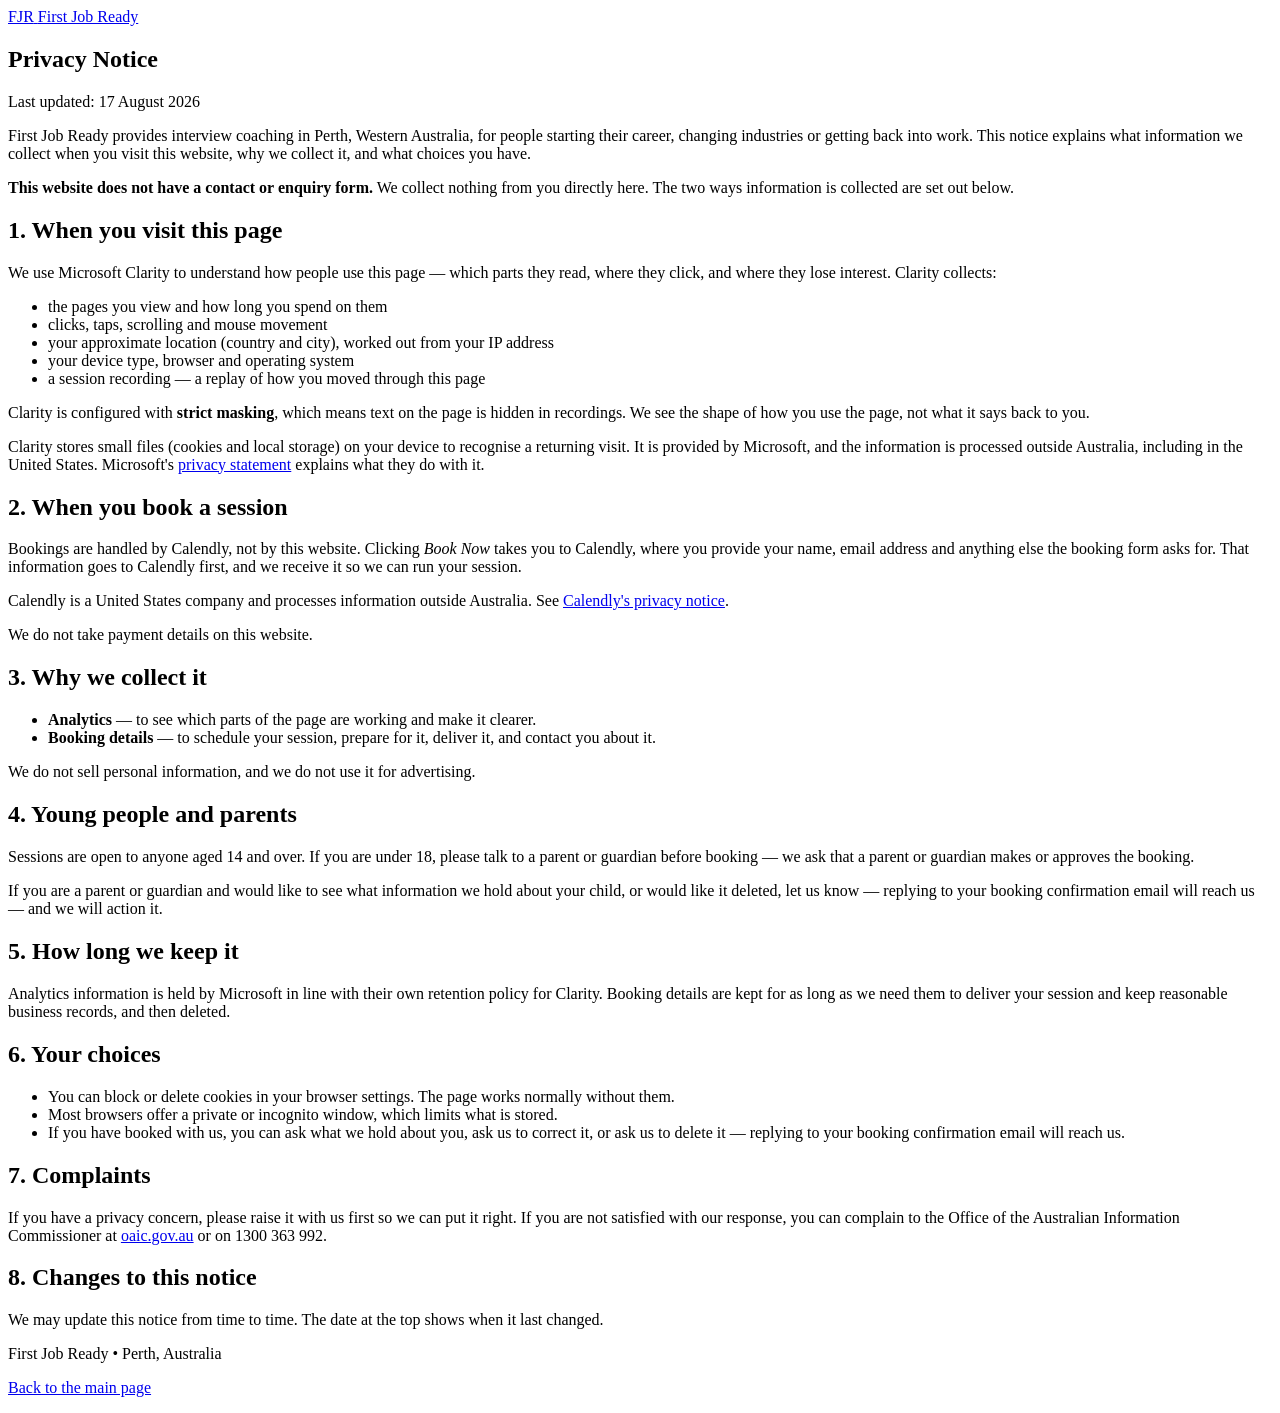
==== privacy.html @ b5d7b7cd "Cut the render-blocking font requests and move every image to WebP A PageSpeed run measured FCP 2.7s" ====
<!doctype html>
<html lang="en">
  <head>
    <meta charset="UTF-8" />
    <meta name="viewport" content="width=device-width, initial-scale=1.0" />

    <title>Privacy Notice — First Job Ready</title>
    <meta
      name="description"
      content="How First Job Ready collects and uses information from visitors to this website." />

    <link rel="icon" href="images/favicon.svg" type="image/svg+xml" />

    <link rel="preconnect" href="https://fonts.googleapis.com" />
    <link rel="preconnect" href="https://fonts.gstatic.com" crossorigin />
    <link
      href="https://fonts.googleapis.com/css2?family=Lora:wght@600..700&family=Inter:wght@400..700&display=swap"
      rel="stylesheet" />

    <link rel="stylesheet" href="css/style.css" />
  </head>
  <body>
    <header class="banner">
      <a class="logo logo--link" href="index.html">
        <span class="logo__lockup">
          <span class="logo__rule" aria-hidden="true"></span>
          <span class="logo__mark">FJR</span>
          <span class="logo__rule" aria-hidden="true"></span>
        </span>
        <span class="logo__word">First Job Ready</span>
      </a>
    </header>

    <section class="section">
      <div class="container">
        <h1 class="section__title section__title--tight">Privacy Notice</h1>

        <div class="prose">
          <p class="prose__meta">Last updated: 17 August 2026</p>

          <p>
            First Job Ready provides interview coaching in Perth, Western
            Australia, for people starting their career, changing industries or
            getting back into work. This notice explains what information we
            collect when you visit this website, why we collect it, and what
            choices you have.
          </p>

          <p>
            <strong>This website does not have a contact or enquiry form.</strong>
            We collect nothing from you directly here. The two ways information
            is collected are set out below.
          </p>

          <h2>1. When you visit this page</h2>

          <p>
            We use Microsoft Clarity to understand how people use this page —
            which parts they read, where they click, and where they lose
            interest. Clarity collects:
          </p>

          <ul>
            <li>the pages you view and how long you spend on them</li>
            <li>clicks, taps, scrolling and mouse movement</li>
            <li>
              your approximate location (country and city), worked out from your
              IP address
            </li>
            <li>your device type, browser and operating system</li>
            <li>
              a session recording — a replay of how you moved through this page
            </li>
          </ul>

          <p>
            Clarity is configured with <strong>strict masking</strong>, which
            means text on the page is hidden in recordings. We see the shape of
            how you use the page, not what it says back to you.
          </p>

          <p>
            Clarity stores small files (cookies and local storage) on your
            device to recognise a returning visit. It is provided by Microsoft,
            and the information is processed outside Australia, including in the
            United States. Microsoft's
            <a
              href="https://privacy.microsoft.com/privacystatement"
              target="_blank"
              rel="noopener noreferrer"
              >privacy statement</a
            >
            explains what they do with it.
          </p>

          <h2>2. When you book a session</h2>

          <p>
            Bookings are handled by Calendly, not by this website. Clicking
            <em>Book Now</em> takes you to Calendly, where you provide your name,
            email address and anything else the booking form asks for. That
            information goes to Calendly first, and we receive it so we can run
            your session.
          </p>

          <p>
            Calendly is a United States company and processes information
            outside Australia. See
            <a
              href="https://calendly.com/legal/privacy-notice"
              target="_blank"
              rel="noopener noreferrer"
              >Calendly's privacy notice</a
            >.
          </p>

          <p>We do not take payment details on this website.</p>

          <h2>3. Why we collect it</h2>

          <ul>
            <li>
              <strong>Analytics</strong> — to see which parts of the page are
              working and make it clearer.
            </li>
            <li>
              <strong>Booking details</strong> — to schedule your session,
              prepare for it, deliver it, and contact you about it.
            </li>
          </ul>

          <p>
            We do not sell personal information, and we do not use it for
            advertising.
          </p>

          <h2>4. Young people and parents</h2>

          <p>
            Sessions are open to anyone aged 14 and over. If you are under 18,
            please talk to a parent or guardian before booking — we ask that a
            parent or guardian makes or approves the booking.
          </p>

          <p>
            If you are a parent or guardian and would like to see what
            information we hold about your child, or would like it deleted, let
            us know — replying to your booking confirmation email will reach us
            — and we will action it.
          </p>

          <h2>5. How long we keep it</h2>

          <p>
            Analytics information is held by Microsoft in line with their own
            retention policy for Clarity. Booking details are kept for as long
            as we need them to deliver your session and keep reasonable business
            records, and then deleted.
          </p>

          <h2>6. Your choices</h2>

          <ul>
            <li>
              You can block or delete cookies in your browser settings. The page
              works normally without them.
            </li>
            <li>
              Most browsers offer a private or incognito window, which limits
              what is stored.
            </li>
            <li>
              If you have booked with us, you can ask what we hold about you,
              ask us to correct it, or ask us to delete it — replying to your
              booking confirmation email will reach us.
            </li>
          </ul>

          <h2>7. Complaints</h2>

          <p>
            If you have a privacy concern, please raise it with us first so we
            can put it right. If you are not satisfied with our response, you can
            complain to the Office of the Australian Information Commissioner
            at
            <a
              href="https://www.oaic.gov.au"
              target="_blank"
              rel="noopener noreferrer"
              >oaic.gov.au</a
            >
            or on 1300 363 992.
          </p>

          <h2>8. Changes to this notice</h2>

          <p>
            We may update this notice from time to time. The date at the top
            shows when it last changed.
          </p>
        </div>
      </div>
    </section>

    <div class="rule" role="presentation"></div>

    <footer class="footer">
      <div class="container">
        <p>First Job Ready • Perth, Australia</p>
        <p class="footer__links"><a href="index.html">Back to the main page</a></p>
      </div>
    </footer>
  </body>
</html>
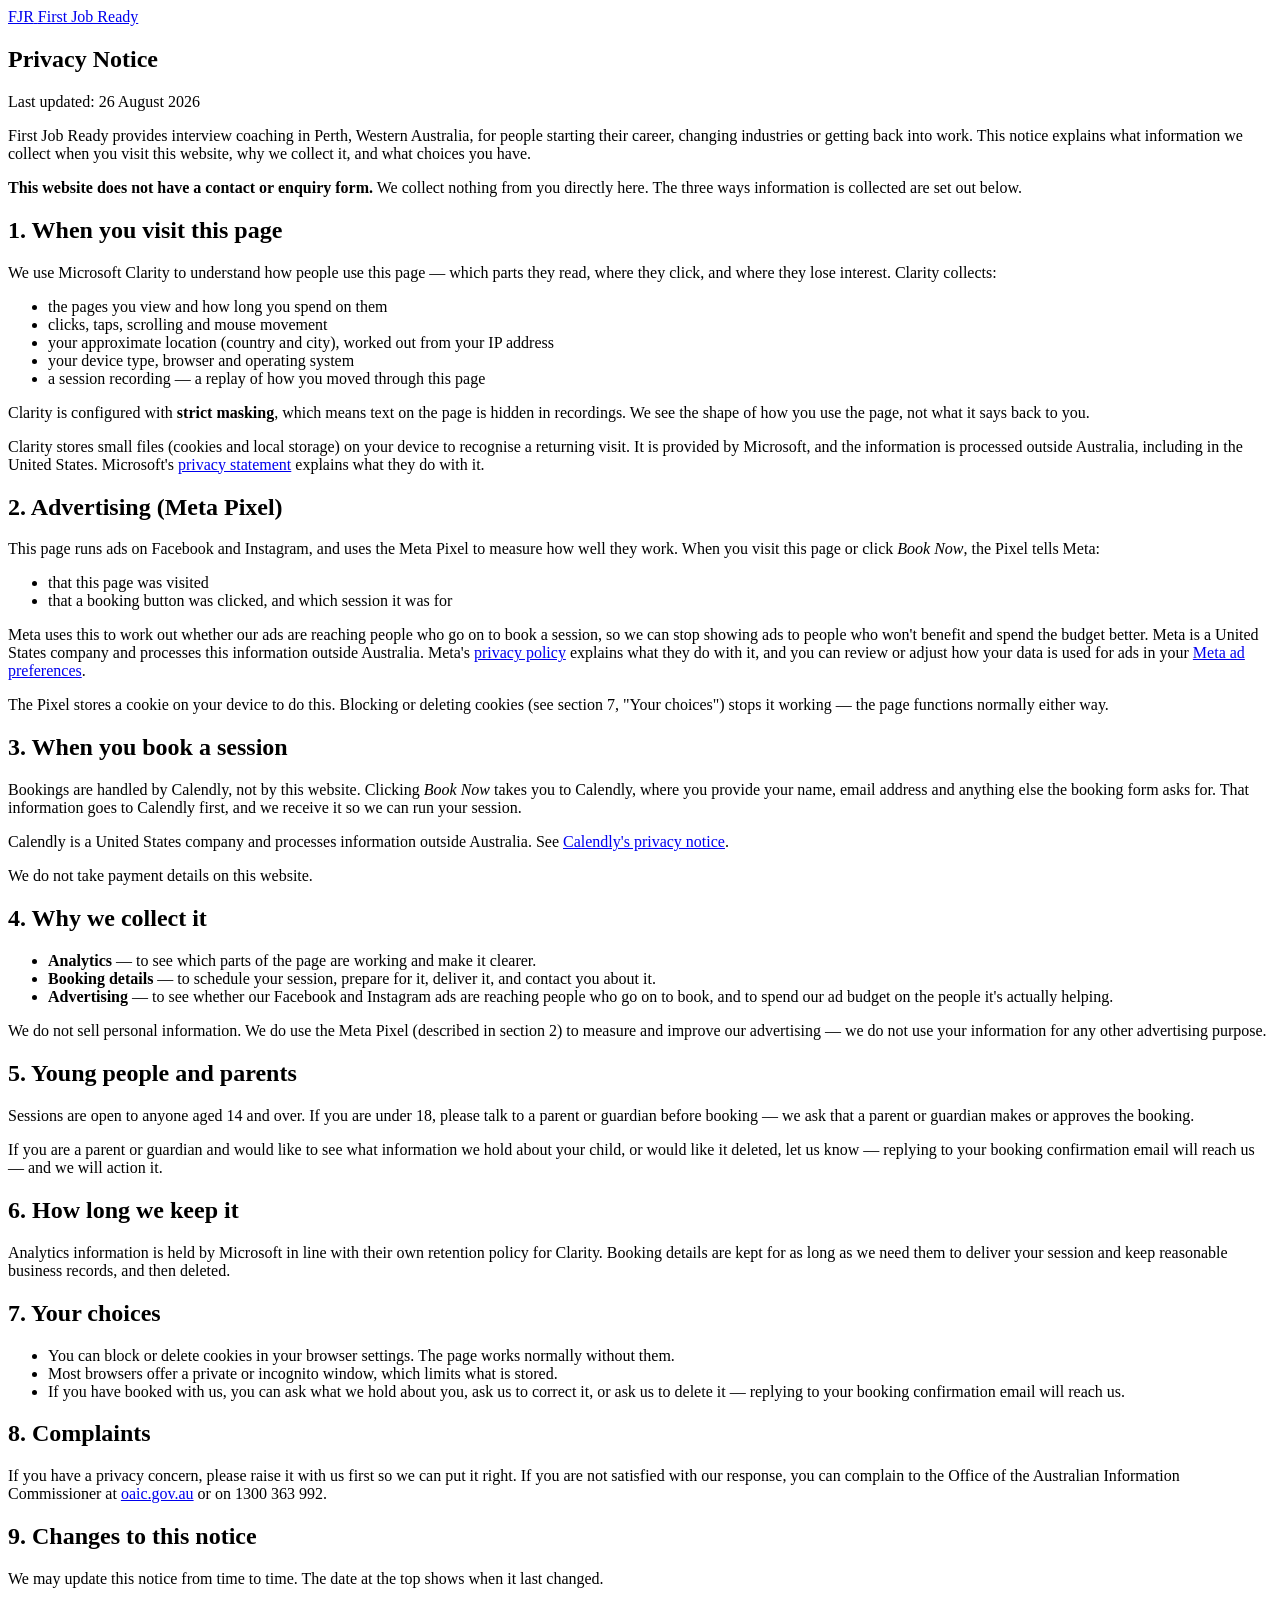
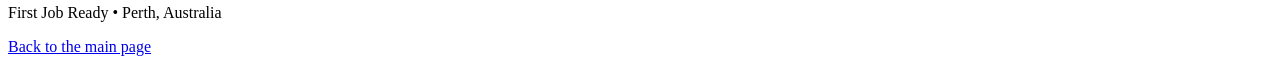
==== commit ef34be2a: "Disclose the Meta Pixel in the privacy notice Adds section 2, "Advertising (Meta Pixel)": what the P" ====
--- a/privacy.html
+++ b/privacy.html
@@ -36,7 +36,7 @@
         <h1 class="section__title section__title--tight">Privacy Notice</h1>
 
         <div class="prose">
-          <p class="prose__meta">Last updated: 17 August 2026</p>
+          <p class="prose__meta">Last updated: 26 August 2026</p>
 
           <p>
             First Job Ready provides interview coaching in Perth, Western
@@ -48,8 +48,8 @@
 
           <p>
             <strong>This website does not have a contact or enquiry form.</strong>
-            We collect nothing from you directly here. The two ways information
-            is collected are set out below.
+            We collect nothing from you directly here. The three ways
+            information is collected are set out below.
           </p>
 
           <h2>1. When you visit this page</h2>
@@ -93,7 +93,49 @@
             explains what they do with it.
           </p>
 
-          <h2>2. When you book a session</h2>
+          <h2>2. Advertising (Meta Pixel)</h2>
+
+          <p>
+            This page runs ads on Facebook and Instagram, and uses the Meta
+            Pixel to measure how well they work. When you visit this page or
+            click <em>Book Now</em>, the Pixel tells Meta:
+          </p>
+
+          <ul>
+            <li>that this page was visited</li>
+            <li>
+              that a booking button was clicked, and which session it was for
+            </li>
+          </ul>
+
+          <p>
+            Meta uses this to work out whether our ads are reaching people who
+            go on to book a session, so we can stop showing ads to people who
+            won't benefit and spend the budget better. Meta is a United States
+            company and processes this information outside Australia. Meta's
+            <a
+              href="https://www.facebook.com/privacy/policy/"
+              target="_blank"
+              rel="noopener noreferrer"
+              >privacy policy</a
+            >
+            explains what they do with it, and you can review or adjust how your
+            data is used for ads in your
+            <a
+              href="https://www.facebook.com/adpreferences"
+              target="_blank"
+              rel="noopener noreferrer"
+              >Meta ad preferences</a
+            >.
+          </p>
+
+          <p>
+            The Pixel stores a cookie on your device to do this. Blocking or
+            deleting cookies (see section 7, "Your choices") stops it working —
+            the page functions normally either way.
+          </p>
+
+          <h2>3. When you book a session</h2>
 
           <p>
             Bookings are handled by Calendly, not by this website. Clicking
@@ -116,7 +158,7 @@
 
           <p>We do not take payment details on this website.</p>
 
-          <h2>3. Why we collect it</h2>
+          <h2>4. Why we collect it</h2>
 
           <ul>
             <li>
@@ -127,14 +169,20 @@
               <strong>Booking details</strong> — to schedule your session,
               prepare for it, deliver it, and contact you about it.
             </li>
-          </ul>
-
-          <p>
-            We do not sell personal information, and we do not use it for
-            advertising.
-          </p>
-
-          <h2>4. Young people and parents</h2>
+            <li>
+              <strong>Advertising</strong> — to see whether our Facebook and
+              Instagram ads are reaching people who go on to book, and to spend
+              our ad budget on the people it's actually helping.
+            </li>
+          </ul>
+
+          <p>
+            We do not sell personal information. We do use the Meta Pixel
+            (described in section 2) to measure and improve our advertising — we
+            do not use your information for any other advertising purpose.
+          </p>
+
+          <h2>5. Young people and parents</h2>
 
           <p>
             Sessions are open to anyone aged 14 and over. If you are under 18,
@@ -149,7 +197,7 @@
             — and we will action it.
           </p>
 
-          <h2>5. How long we keep it</h2>
+          <h2>6. How long we keep it</h2>
 
           <p>
             Analytics information is held by Microsoft in line with their own
@@ -158,7 +206,7 @@
             records, and then deleted.
           </p>
 
-          <h2>6. Your choices</h2>
+          <h2>7. Your choices</h2>
 
           <ul>
             <li>
@@ -176,7 +224,7 @@
             </li>
           </ul>
 
-          <h2>7. Complaints</h2>
+          <h2>8. Complaints</h2>
 
           <p>
             If you have a privacy concern, please raise it with us first so we
@@ -192,7 +240,7 @@
             or on 1300 363 992.
           </p>
 
-          <h2>8. Changes to this notice</h2>
+          <h2>9. Changes to this notice</h2>
 
           <p>
             We may update this notice from time to time. The date at the top
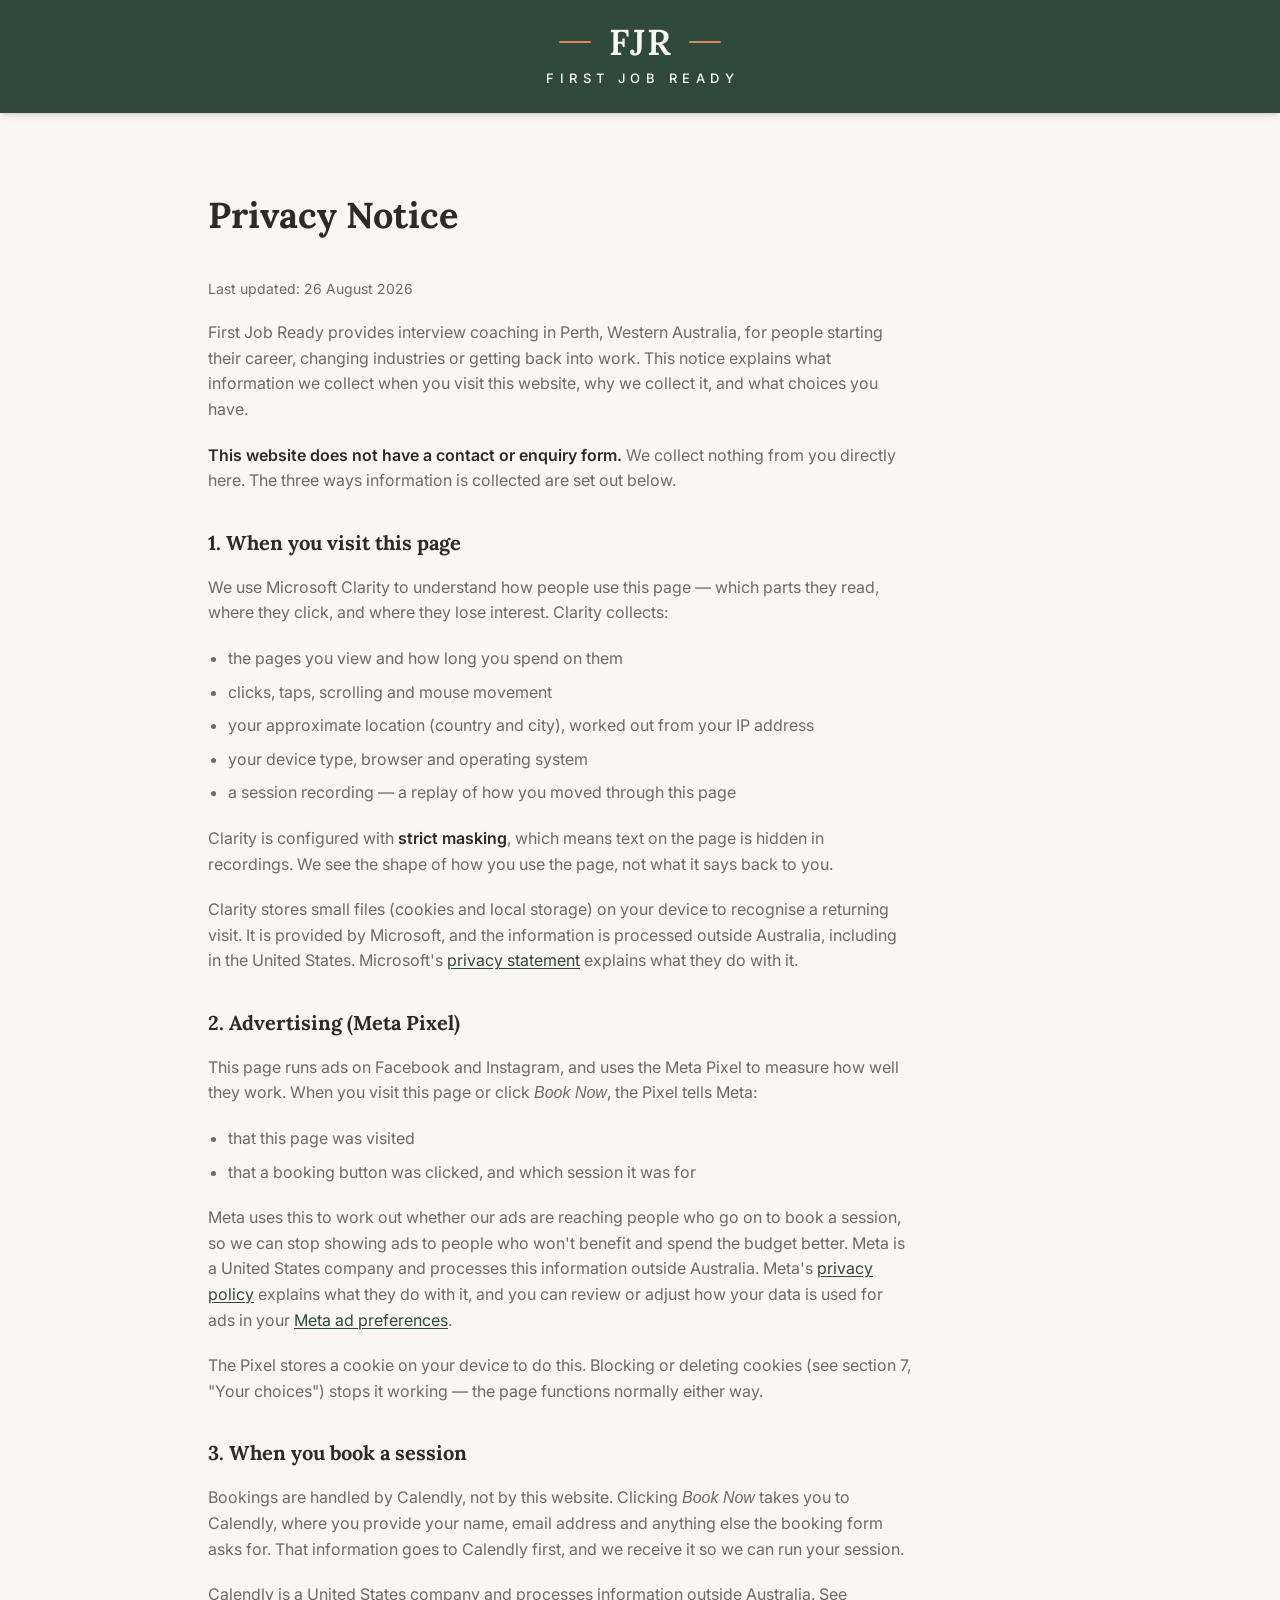
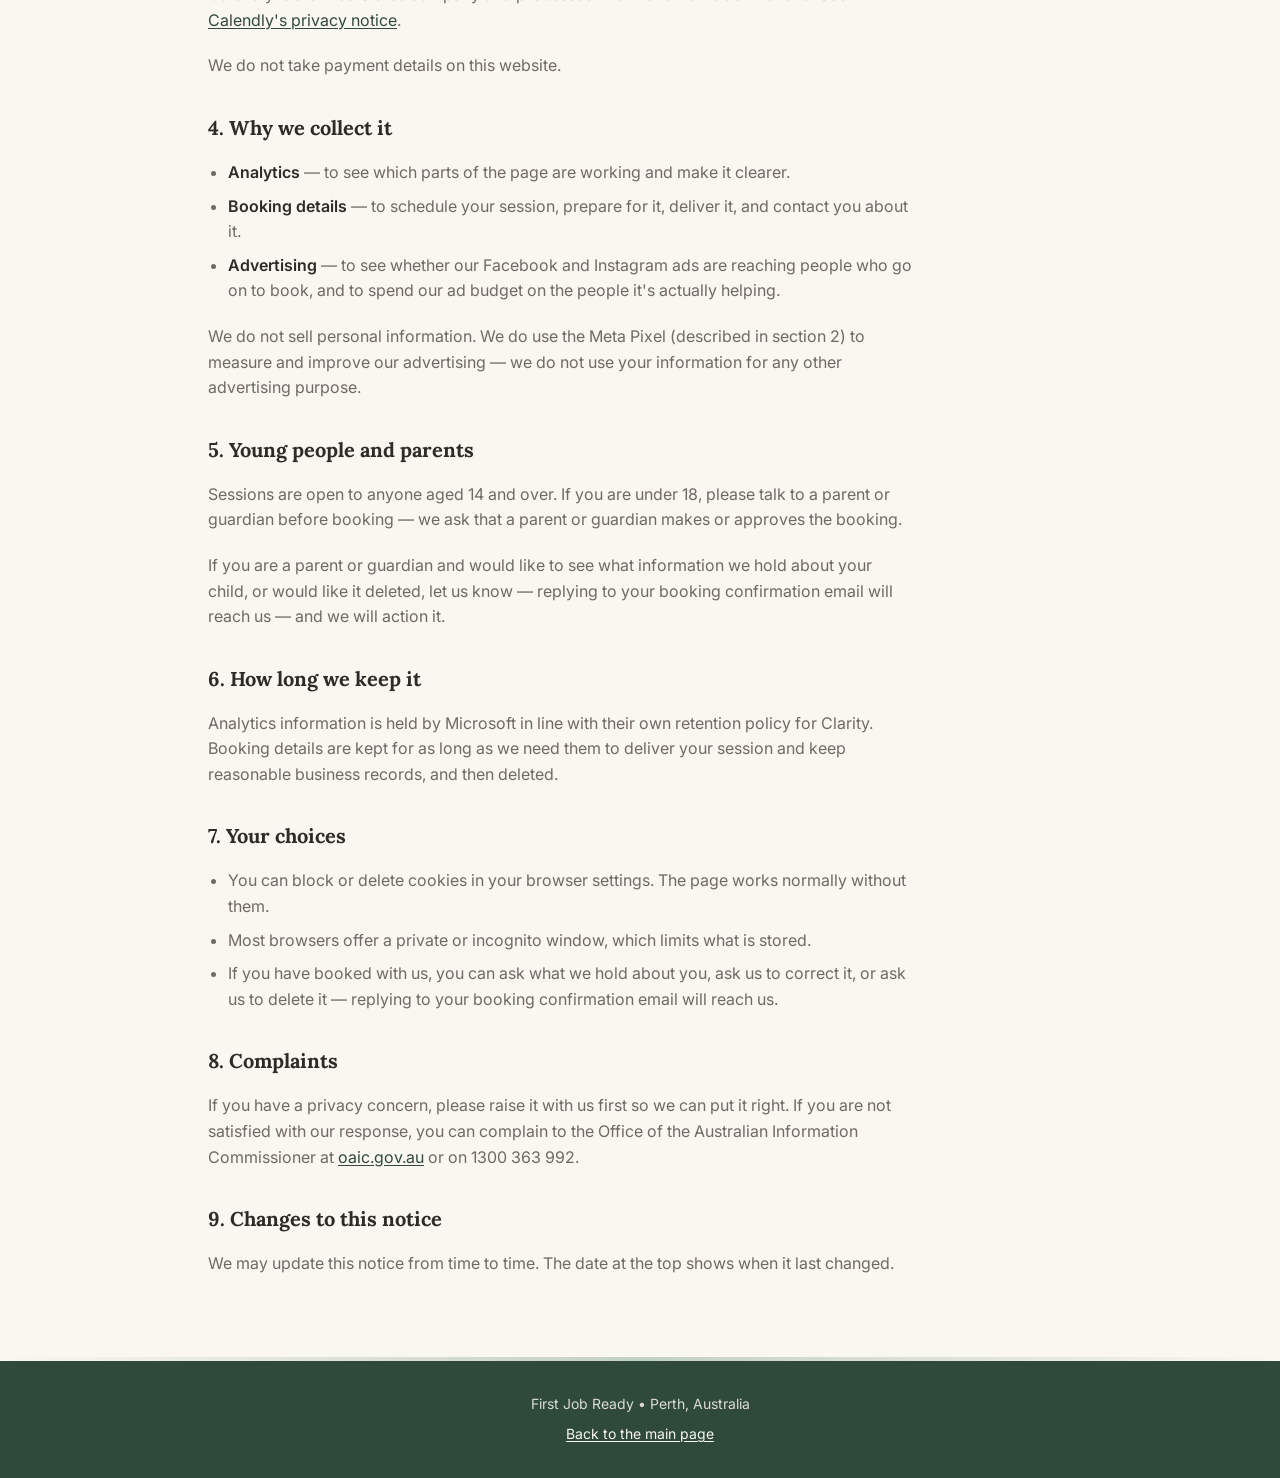
==== commit 4728dac8: "Version the stylesheet URL so CSS changes cannot go stale GitHub Pages serves assets with a ten-minu" ====
--- a/privacy.html
+++ b/privacy.html
@@ -17,7 +17,7 @@
       href="https://fonts.googleapis.com/css2?family=Lora:wght@600..700&family=Inter:wght@400..700&display=swap"
       rel="stylesheet" />
 
-    <link rel="stylesheet" href="css/style.css" />
+    <link rel="stylesheet" href="css/style.css?v=20260909" />
   </head>
   <body>
     <header class="banner">
--- a/css/style.css
+++ b/css/style.css
@@ -0,0 +1,843 @@
+/* ==========================================================================
+   First Job Ready — landing page
+   --------------------------------------------------------------------------
+   Palette and type follow the First Job Ready brand guide.
+
+   Pairing rule from the guide: serif (Lora) for headlines and section titles
+   only; sans-serif (Inter) for all body copy, buttons and UI text.
+   ========================================================================== */
+
+:root {
+  /* Type */
+  --font-display: "Lora", Georgia, "Times New Roman", serif;
+  --font-body: "Inter", -apple-system, BlinkMacSystemFont, "Segoe UI", Roboto,
+    Helvetica, Arial, sans-serif;
+
+  /* Brand palette — space-separated RGB so alpha variants can be mixed in */
+  --primary: 91 140 110; /* Sage Green      #5B8C6E */
+  --forest: 47 74 59; /* Deep Forest     #2F4A3B */
+  --accent: 217 139 95; /* Warm Terracotta #D98B5F */
+  --accent-gold: 229 193 133; /* Champagne       #E5C185 — highlight stop that
+                                 lifts the terracotta toward gold on the
+                                 "Most Popular" badge. Not a standalone
+                                 brand colour; only used in that gradient. */
+  --background: 250 246 240; /* Warm Cream      #FAF6F0 */
+  --foreground: 43 43 40; /* Charcoal Text   #2B2B28 */
+
+  /* Deep Forest taken down far enough to carry cream type over a photograph.
+     Used for the hero scrim and as the hero's fallback background. */
+  --hero-scrim: 22 34 27; /* #16221B */
+
+  /* Derived */
+  --surface: 255 253 250; /* card face — a shade above the cream page */
+  --muted-foreground: 110 107 98; /* warm grey, 4.9:1 on cream */
+  --on-primary: 255 255 255;
+  --on-forest: 250 246 240;
+
+  /* Button faces only ---------------------------------------------------
+     One step darker than the brand sage: #538065, an 18% shift toward Deep
+     Forest. White label text on brand sage measures 3.87:1, under the WCAG
+     AA minimum of 4.5:1 for text at this size; this clears it at 4.52:1.
+     Sage itself is untouched everywhere else on the page.
+     To go back to the brand sage exactly, set this to var(--primary).
+     -------------------------------------------------------------------- */
+  --button-face: 83 128 101; /* #538065 */
+
+  /* Layout */
+  --container: 56rem; /* max-w-4xl */
+  --gutter: 1rem; /* px-4 */
+}
+
+/* ==========================================================================
+   Reset
+   ========================================================================== */
+
+*,
+*::before,
+*::after {
+  box-sizing: border-box;
+}
+
+body,
+h1,
+h2,
+h3,
+p,
+ol {
+  margin: 0;
+}
+
+ol {
+  padding: 0;
+  list-style: none;
+}
+
+img {
+  display: block;
+  max-width: 100%;
+}
+
+/* ==========================================================================
+   Base
+   ========================================================================== */
+
+body {
+  font-family: var(--font-body);
+  color: rgb(var(--foreground));
+  background: rgb(var(--background));
+  line-height: 1.6;
+  -webkit-font-smoothing: antialiased;
+  -moz-osx-font-smoothing: grayscale;
+}
+
+/* The hero CTA is an in-page jump to the pricing cards, and gliding there keeps
+   the visitor oriented. Opt-in rather than opt-out, so anyone who has asked for
+   less motion simply never gets it. */
+@media (prefers-reduced-motion: no-preference) {
+  html {
+    scroll-behavior: smooth;
+  }
+}
+
+/* Serif is reserved for headlines and section titles. */
+h1,
+h2,
+h3 {
+  font-family: var(--font-display);
+  font-weight: 700;
+  line-height: 1.25;
+}
+
+.container {
+  max-width: var(--container);
+  margin-inline: auto;
+  padding-inline: var(--gutter);
+}
+
+/* Hairline divider between sections */
+.rule {
+  height: 0.25rem;
+  background: linear-gradient(
+    to right,
+    transparent,
+    rgb(var(--primary) / 0.35),
+    transparent
+  );
+}
+
+/* ==========================================================================
+   Banner
+   ========================================================================== */
+
+.banner {
+  width: 100%;
+  padding-block: 1.5rem;
+  background: rgb(var(--forest));
+  box-shadow: 0 4px 6px -1px rgb(43 43 40 / 0.12),
+    0 2px 4px -2px rgb(43 43 40 / 0.12);
+}
+
+/* ==========================================================================
+   Logo
+   --------------------------------------------------------------------------
+   Reversed colourway: cream type on the Deep Forest masthead, terracotta
+   rules. For the primary colourway on a light background, set .logo__mark and
+   .logo__word to rgb(var(--forest)).
+   ========================================================================== */
+
+.logo {
+  text-align: center;
+  color: rgb(var(--on-forest));
+}
+
+.logo__lockup {
+  display: flex;
+  align-items: center;
+  justify-content: center;
+  gap: clamp(0.7rem, 3vw, 1.1rem);
+}
+
+.logo__rule {
+  flex: none;
+  width: clamp(1.25rem, 5vw, 2rem);
+  height: 2px;
+  border-radius: 2px;
+  background: rgb(var(--accent));
+}
+
+.logo__mark {
+  font-family: var(--font-display);
+  font-size: clamp(1.75rem, 6vw, 2.25rem);
+  font-weight: 600;
+  line-height: 1;
+  letter-spacing: 0.06em;
+  /* letter-spacing adds a trailing gap; pull it back so the mark sits centred
+     between the two rules */
+  margin-right: -0.06em;
+}
+
+/* Anchored variant used on subpages, where the lockup links home. */
+.logo--link {
+  display: block;
+  text-decoration: none;
+}
+
+.logo__word {
+  /* block so the margin applies whether this is a div or a span */
+  display: block;
+  margin-top: 0.5rem;
+  font-family: var(--font-body);
+  font-size: clamp(0.625rem, 2.4vw, 0.8125rem);
+  font-weight: 500;
+  letter-spacing: 0.42em;
+  text-transform: uppercase;
+  /* same trailing-gap correction, applied to the whole line */
+  text-indent: 0.42em;
+}
+
+/* ==========================================================================
+   Hero
+   ========================================================================== */
+
+/* Photographic hero. isolation creates a stacking context so the media and the
+   scrim can sit on negative z-indexes — behind the copy, but still inside the
+   section rather than behind the page.
+
+   background-color is the scrim colour, so if the photograph is missing, slow,
+   or fails to decode, the hero degrades to a solid dark band with the same
+   cream type on it. It reads as a design choice rather than a fault. */
+.hero {
+  position: relative;
+  isolation: isolate;
+  overflow: hidden;
+  padding-block: 4rem 3.5rem;
+  background-color: rgb(var(--hero-scrim));
+}
+
+.hero__media {
+  position: absolute;
+  inset: 0;
+  z-index: -2;
+  width: 100%;
+  height: 100%;
+  object-fit: cover;
+  /* Favours the right of the frame, where the handshake is. The anxious half
+     crops away first on narrow screens, which is the half worth losing. */
+  object-position: 64% center;
+}
+
+/* Base scrim is near-uniform and heavy: on narrow screens the crop is
+   unpredictable, so legibility cannot depend on which part of the photo lands
+   behind the text. */
+.hero::after {
+  content: "";
+  position: absolute;
+  inset: 0;
+  z-index: -1;
+  background: linear-gradient(
+    180deg,
+    rgb(var(--hero-scrim) / 0.85),
+    rgb(var(--hero-scrim) / 0.77)
+  );
+}
+
+/* The one piece of type on the page that is allowed to shout: it scales with
+   the viewport rather than stepping at the breakpoint, sets tighter than the
+   section headings, and closes with a short terracotta rule — the masthead
+   lockup's accent, and the only other place on the page that colour appears
+   besides the "Most Popular" badge. */
+.hero__title {
+  margin-bottom: 1.5rem;
+  font-size: clamp(2rem, 4.4vw, 3rem);
+  line-height: 1.08;
+  letter-spacing: -0.015em;
+  color: rgb(var(--on-forest));
+  /* Short enough to run two lines, so even them up. */
+  text-wrap: balance;
+}
+
+.hero__title::after {
+  content: "";
+  display: block;
+  width: 4rem;
+  height: 3px;
+  margin: 1.5rem 0 0;
+  border-radius: 2px;
+  background: rgb(var(--accent));
+}
+
+/* Body copy set in a column at a readable measure. Shared by the hero and any
+   section that runs prose rather than a list or cards. */
+.hero__body,
+.copy {
+  display: flex;
+  flex-direction: column;
+  gap: 1rem;
+  max-width: 42rem;
+  color: rgb(var(--muted-foreground));
+}
+
+/* Overrides the shared colour above — the hero sits on the dark scrim. Kept
+   slightly under full cream so the headline still leads. */
+.hero__body {
+  color: rgb(var(--on-forest) / 0.88);
+}
+
+/* Ranged left under the copy, inside the heavy end of the desktop scrim. */
+.hero__actions {
+  margin-top: 2.25rem;
+}
+
+/* ==========================================================================
+   Sections
+   ========================================================================== */
+
+.section {
+  padding-block: 4rem;
+  /* Breathing room when the hero CTA jumps to #pricing. */
+  scroll-margin-top: 1.5rem;
+}
+
+.section--tinted {
+  background: linear-gradient(
+    to bottom,
+    rgb(var(--primary) / 0.08),
+    rgb(var(--background))
+  );
+}
+
+/* One size step for every section heading. The hero headline used to share it;
+   it now scales on its own so it can lead the page. */
+.section__title {
+  font-size: 1.875rem;
+}
+
+.section__title {
+  margin-bottom: 3rem;
+}
+
+.section__title--center {
+  text-align: center;
+}
+
+.section__title--tight {
+  margin-bottom: 2.5rem;
+}
+
+/* ==========================================================================
+   Coach portrait
+   --------------------------------------------------------------------------
+   Stacked on a phone, where the photo is small enough to read as a byline and
+   the copy still starts near the top of the screen; two columns from 768px,
+   where it can sit at a size that carries a face.
+   ========================================================================== */
+
+.coach {
+  display: grid;
+  gap: 1.5rem;
+  justify-items: start;
+}
+
+/* The 4:5 ratio is baked into the file itself, so width alone sizes it and
+   the intrinsic width/height attributes still reserve the right box. */
+.coach__photo {
+  width: 8rem;
+  height: auto;
+  border-radius: 0.75rem;
+  border: 1px solid rgb(var(--primary) / 0.3);
+  box-shadow: 0 1px 2px 0 rgb(43 43 40 / 0.06),
+    0 12px 20px -16px rgb(43 43 40 / 0.5);
+}
+
+@media (min-width: 768px) {
+  .coach {
+    grid-template-columns: 16rem 1fr;
+    gap: 2.5rem;
+    align-items: start;
+  }
+
+  .coach__photo {
+    width: 100%;
+  }
+}
+
+/* ==========================================================================
+   Trust badges — three scannable markers under the "Why Me?" copy
+   --------------------------------------------------------------------------
+   A wrapping flex row, so they sit side by side on a desktop and stack down
+   naturally on a phone without a breakpoint.
+   ========================================================================== */
+
+.trust {
+  list-style: none;
+  margin: 1.75rem 0 0;
+  padding: 0;
+  display: flex;
+  flex-wrap: wrap;
+  gap: 0.75rem;
+}
+
+/* Three equal columns rather than three intrinsic widths. The badges sum to
+   within a few pixels of the container, so whether they fit on one line would
+   otherwise depend on the exact metrics of whichever font has loaded — and a
+   single orphaned badge on a second row is the one outcome worth ruling out. */
+@media (min-width: 768px) {
+  .trust {
+    display: grid;
+    grid-template-columns: repeat(3, minmax(0, 1fr));
+  }
+
+  .trust__item {
+    justify-content: center;
+  }
+}
+
+.trust__item {
+  display: flex;
+  align-items: center;
+  gap: 0.5rem;
+  padding: 0.5rem 0.875rem;
+  border: 1px solid rgb(var(--primary) / 0.3);
+  border-radius: 9999px;
+  background: rgb(var(--primary) / 0.1);
+  color: rgb(var(--forest));
+  font-size: 0.8125rem;
+  font-weight: 600;
+  line-height: 1.3;
+}
+
+.trust__icon {
+  flex: none;
+  width: 1.125rem;
+  height: 1.125rem;
+}
+
+/* ==========================================================================
+   Button
+   --------------------------------------------------------------------------
+   The CTAs are anchors — they navigate to Calendly — styled as buttons.
+   ========================================================================== */
+
+.button {
+  display: inline-flex;
+  align-items: center;
+  justify-content: center;
+  width: 100%;
+  padding: 1.25rem 1.5rem;
+  border: none;
+  border-radius: 0.375rem;
+  background: rgb(var(--button-face));
+  color: rgb(var(--on-primary));
+  font-family: var(--font-body);
+  font-size: 1rem;
+  font-weight: 600;
+  line-height: 1;
+  white-space: nowrap;
+  text-align: center;
+  text-decoration: none;
+  cursor: pointer;
+  box-shadow: 0 4px 6px -1px rgb(43 43 40 / 0.12),
+    0 2px 4px -2px rgb(43 43 40 / 0.12);
+  transition: background-color 200ms, box-shadow 200ms;
+}
+
+/* Sized to its label instead of its container. The pricing buttons fill their
+   cards, but a full-width button in the hero would run the whole page. */
+.button--inline {
+  width: auto;
+  padding-inline: 2.25rem;
+}
+
+.button:hover,
+.button:focus-visible {
+  background: rgb(var(--forest));
+  box-shadow: 0 10px 15px -3px rgb(43 43 40 / 0.15),
+    0 4px 6px -4px rgb(43 43 40 / 0.15);
+}
+
+.button:focus-visible {
+  outline: 3px solid rgb(var(--forest));
+  outline-offset: 2px;
+}
+
+/* ==========================================================================
+   Steps
+   ========================================================================== */
+
+/* Steps beside the photograph from 768px, stacked below it on a phone. The
+   steps column is given the larger share: three lines of type need the width
+   more than the image does, and the image has a fixed ratio to fill. */
+.after {
+  display: grid;
+  gap: 2rem;
+  align-items: center;
+}
+
+/* Not at the usual 768px: with a 26rem image beside it the steps column would
+   be about 257px there, which wraps every step onto two lines. It waits until
+   there is room for both. */
+@media (min-width: 960px) {
+  .after {
+    grid-template-columns: 1fr 26rem;
+    gap: 3rem;
+  }
+}
+
+.after__photo {
+  width: 100%;
+  height: auto;
+  border-radius: 0.75rem;
+  border: 1px solid rgb(var(--primary) / 0.25);
+  box-shadow: 0 1px 2px 0 rgb(43 43 40 / 0.06),
+    0 14px 24px -18px rgb(43 43 40 / 0.5);
+}
+
+.steps {
+  display: flex;
+  flex-direction: column;
+  gap: 1.5rem;
+}
+
+.step {
+  display: flex;
+  gap: 1rem;
+  align-items: center;
+}
+
+.step__marker {
+  flex-shrink: 0;
+  width: 2.5rem;
+  height: 2.5rem;
+  display: flex;
+  align-items: center;
+  justify-content: center;
+  border-radius: 9999px;
+  background: rgb(var(--forest));
+  color: rgb(var(--on-forest));
+  font-size: 1.125rem;
+  font-weight: 700;
+}
+
+.step__title {
+  font-size: 1rem;
+}
+
+/* ==========================================================================
+   FAQ
+   --------------------------------------------------------------------------
+   Native <details> accordions — no JavaScript, keyboard-operable for free, and
+   the answers stay in the HTML so they remain findable and indexable while
+   collapsed.
+   ========================================================================== */
+
+.faq {
+  display: flex;
+  flex-direction: column;
+  gap: 0.5rem;
+  max-width: 44rem;
+  margin-inline: auto;
+}
+
+.faq__item {
+  border: 1px solid rgb(var(--primary) / 0.25);
+  border-radius: 0.625rem;
+  background: rgb(var(--surface));
+  padding: 0.875rem 1.125rem;
+}
+
+.faq__item summary {
+  cursor: pointer;
+  font-weight: 600;
+  color: rgb(var(--foreground));
+}
+
+.faq__item summary::marker {
+  color: rgb(var(--primary));
+}
+
+.faq__item summary:focus-visible {
+  outline: 2px solid rgb(var(--forest));
+  outline-offset: 3px;
+  border-radius: 0.25rem;
+}
+
+.faq__item[open] {
+  border-color: rgb(var(--primary) / 0.45);
+}
+
+.faq__item p {
+  margin-top: 0.625rem;
+  font-size: 0.9375rem;
+  color: rgb(var(--muted-foreground));
+}
+
+/* ==========================================================================
+   Prose — long-form subpages such as the privacy notice
+   ========================================================================== */
+
+.prose {
+  display: flex;
+  flex-direction: column;
+  gap: 1.25rem;
+  /* Narrower than the container: long-form text needs a shorter measure than
+     the landing page's short blocks. */
+  max-width: 44rem;
+}
+
+.prose p,
+.prose li {
+  color: rgb(var(--muted-foreground));
+}
+
+.prose h2 {
+  margin-top: 1rem;
+  font-size: 1.25rem;
+  color: rgb(var(--foreground));
+}
+
+.prose ul {
+  margin: 0;
+  padding-left: 1.25rem;
+  display: flex;
+  flex-direction: column;
+  gap: 0.5rem;
+}
+
+.prose strong {
+  color: rgb(var(--foreground));
+  font-weight: 600;
+}
+
+.prose a {
+  color: rgb(var(--forest));
+  text-underline-offset: 0.15em;
+}
+
+.prose a:hover {
+  text-decoration: none;
+}
+
+.prose__meta {
+  font-size: 0.875rem;
+}
+
+/* ==========================================================================
+   Footer
+   ========================================================================== */
+
+.footer {
+  padding-block: 2rem;
+  background: rgb(var(--forest));
+  color: rgb(var(--on-forest) / 0.85);
+  text-align: center;
+  font-size: 0.875rem;
+}
+
+.footer__links {
+  margin-top: 0.5rem;
+}
+
+.footer__sep {
+  padding-inline: 0.4rem;
+  opacity: 0.55;
+}
+
+.footer a {
+  color: rgb(var(--on-forest));
+  text-underline-offset: 0.15em;
+}
+
+.footer a:hover {
+  text-decoration: none;
+}
+
+/* ==========================================================================
+   Breakpoints
+   ========================================================================== */
+
+@media (min-width: 768px) {
+  /* Taller, so the whole height of the frame fits and the copy has room to sit
+     below both faces rather than across them. */
+  .hero {
+    padding-block: 6rem 5rem;
+    min-height: 30rem;
+    display: flex;
+    align-items: center;
+  }
+
+  /* Wide enough to show the whole frame, so the scrim turns directional:
+     heaviest over the copy on the left, lifting toward the handshake on the
+     right so that half of the photograph stays legible. */
+  .hero::after {
+    background: linear-gradient(
+      95deg,
+      rgb(var(--hero-scrim) / 0.94) 0%,
+      rgb(var(--hero-scrim) / 0.9) 40%,
+      rgb(var(--hero-scrim) / 0.62) 66%,
+      rgb(var(--hero-scrim) / 0.32) 100%
+    );
+  }
+
+  .hero .container {
+    width: 100%;
+  }
+
+  /* Held well inside the scrim's heavy end so the copy never drifts onto the
+     bright right-hand side of the photograph. */
+  .hero__title,
+  .hero__body {
+    max-width: 34rem;
+  }
+
+  .section {
+    padding-block: 5rem;
+  }
+
+  .section__title {
+    font-size: 2.25rem;
+  }
+}
+
+/* ==========================================================================
+   Reduced motion
+   --------------------------------------------------------------------------
+   Nothing transforms on the page any more — the cards that lifted on hover
+   went with the pricing section — so this covers the button's colour fade.
+   ========================================================================== */
+
+@media (prefers-reduced-motion: reduce) {
+  .button {
+    transition: none;
+  }
+}
+
+/* ==========================================================================
+   In-app browser escape banner
+   --------------------------------------------------------------------------
+   Shown only to visitors inside the Facebook/Instagram in-app browser, where
+   buttons can silently fail. Detected and unhidden by the script at the foot
+   of index.html.
+
+   The [hidden] rule at the end is load-bearing: display: flex above would
+   otherwise beat the browser's own [hidden] { display: none }, and the banner
+   would show for everybody.
+   ========================================================================== */
+
+.iab-banner {
+  display: flex;
+  align-items: center;
+  gap: 0.75rem;
+  padding: 0.75rem 1rem;
+  background: rgb(var(--accent-gold));
+  color: rgb(var(--forest));
+  font-size: 0.875rem;
+  line-height: 1.4;
+  text-align: left;
+}
+
+.iab-banner p {
+  margin: 0;
+  flex: 1;
+}
+
+.iab-banner button {
+  flex-shrink: 0;
+  border: none;
+  background: transparent;
+  color: rgb(var(--forest));
+  font-size: 1.5rem;
+  line-height: 1;
+  cursor: pointer;
+  padding: 0.25rem 0.5rem;
+}
+
+.iab-banner[hidden] {
+  display: none;
+}
+
+/* ==========================================================================
+   Coaching topics
+   --------------------------------------------------------------------------
+   What the sessions cover, at the foot of "Why Me?".
+
+   These were centred in a narrow column when they sat above the pricing cards,
+   which read as a caption there and read as three stray lines here, jammed
+   under the trust badges. Ranged left with the rest of the section now, marked
+   as a list, and with room above them.
+   ========================================================================== */
+
+/* Without this line the three ticks are legible but unexplained — the reader
+   has to infer what they are a list of. */
+.coach-topics__lead {
+  margin: 2.5rem 0 0.85rem;
+  font-size: 0.9375rem;
+  font-weight: 600;
+  color: rgb(var(--forest));
+}
+
+.coach-topics {
+  list-style: none;
+  margin: 0;
+  padding: 0;
+  display: flex;
+  flex-direction: column;
+  gap: 0.6rem;
+  max-width: 34rem;
+}
+
+.coach-topics li {
+  display: flex;
+  gap: 0.6rem;
+  align-items: flex-start;
+  font-size: 0.9375rem;
+  color: rgb(var(--muted-foreground));
+  line-height: 1.5;
+}
+
+.coach-topics li::before {
+  content: "\2713";
+  flex: none;
+  font-weight: 700;
+  color: rgb(var(--primary));
+}
+
+/* ==========================================================================
+   Testimonial
+   --------------------------------------------------------------------------
+   Single quote card for now — the sage corner wash and hairline are the same
+   treatment the coaching cards used, so a second and third quote can sit
+   beside this one in a grid later without a rebuild.
+   ========================================================================== */
+
+.testimonial {
+  max-width: 40rem;
+  margin: 0 auto;
+  padding: 2rem 1.75rem;
+  border: 1px solid rgb(var(--primary) / 0.25);
+  border-radius: 0.75rem;
+  background: radial-gradient(
+      130% 100% at 0% 0%,
+      rgb(var(--primary) / 0.14) 0%,
+      rgb(var(--primary) / 0) 62%
+    ),
+    rgb(var(--surface));
+  box-shadow: 0 1px 2px 0 rgb(43 43 40 / 0.06);
+  text-align: center;
+}
+
+.testimonial__quote {
+  font-family: var(--font-display);
+  font-style: italic;
+  font-size: 1.125rem;
+  line-height: 1.6;
+  color: rgb(var(--foreground));
+  margin: 0 0 1rem;
+  text-wrap: balance;
+}
+
+.testimonial__attribution {
+  font-size: 0.875rem;
+  font-weight: 700;
+  color: rgb(var(--muted-foreground));
+  font-style: normal;
+}
